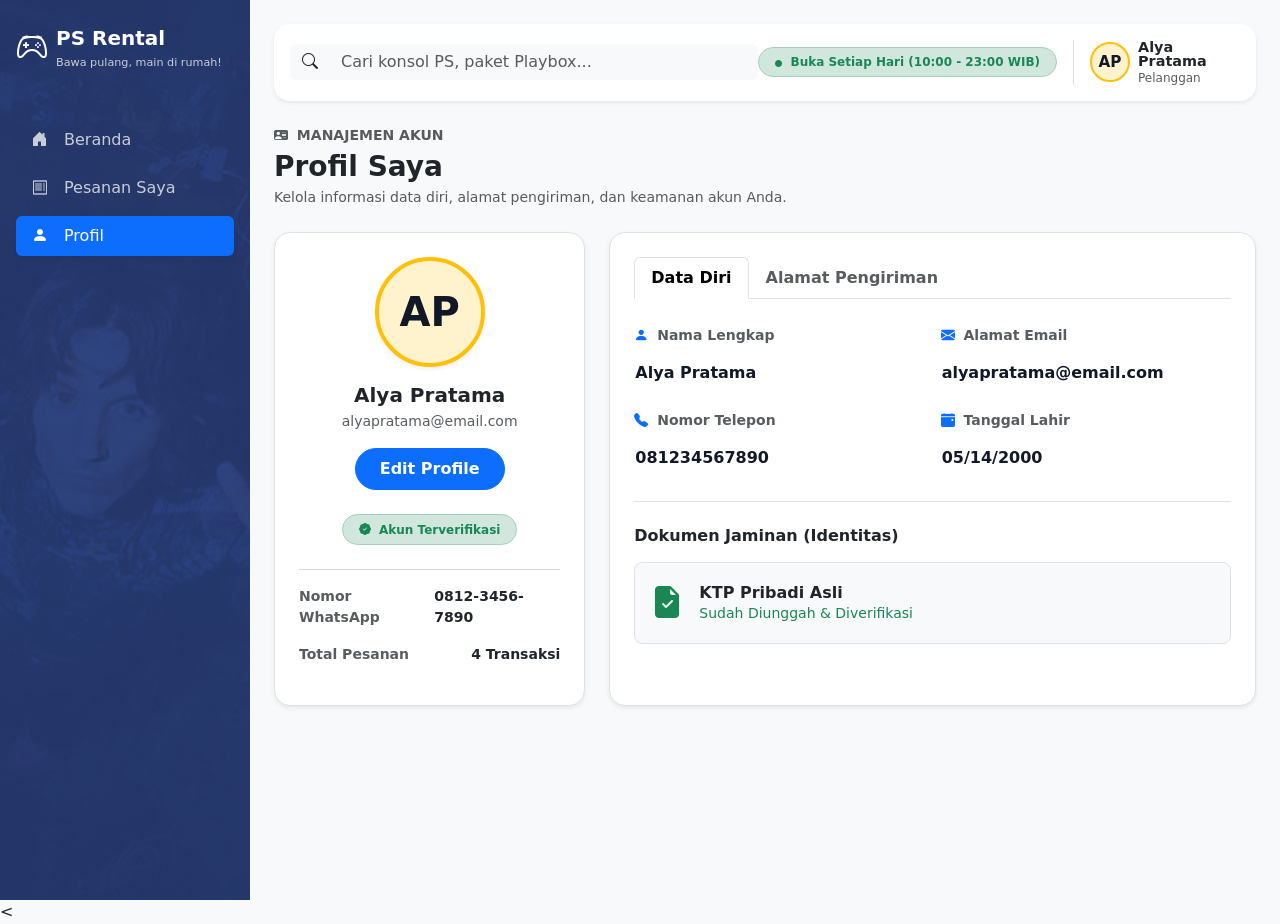
==== profil.html @ f101e3c2 "feat(profil): tambah halaman profil dengan fitur toggle edit read-only - membuat layout profil 2 kol" ====
<!doctype html>
<html lang="id">
  <head>
    <meta charset="UTF-8" />
    <meta name="viewport" content="width=device-width, initial-scale=1.0" />
    <title>PS Rental - Profil Saya</title>
    <link href="https://cdn.jsdelivr.net/npm/bootstrap@5.3.0/dist/css/bootstrap.min.css" rel="stylesheet" />
    <link rel="stylesheet" href="https://cdn.jsdelivr.net/npm/bootstrap-icons@1.11.1/font/bootstrap-icons.css" />
    <link rel="stylesheet" href="assets/css/style.css" />

    <style>
      .form-readonly {
        background-color: transparent !important;
        border: 1px solid transparent !important;
        padding-left: 0 !important;
        font-weight: 600;
        color: #111827 !important;
        cursor: default;
      }
      .form-readonly:focus {
        box-shadow: none;
        outline: none;
      }


      .form-editing {
        background-color: #f8f9fa !important;
        border: 1px solid #ced4da !important;
        padding-left: 0.75rem !important;
        font-weight: 400;
        color: #212529 !important;
      }
    </style>
  </head>
  <body class="bg-light">
    <div class="d-flex w-100" style="min-height: 100vh; overflow-x: hidden;">
      
      <!-- Menu Kiri -->
      <aside class="sidebar-bg d-flex flex-column p-3 text-white flex-shrink-0 sticky-top" style="width: 250px; height: 100vh;">
        <a href="index.html" class="d-flex align-items-center mb-5 mt-2 text-white text-decoration-none">
          <i class="bi bi-controller fs-2 me-2"></i>
          <div class="lh-sm">
            <span class="fs-5 fw-bold d-block">PS Rental</span>
            <small class="opacity-75" style="font-size: 0.7rem">Bawa pulang, main di rumah!</small>
          </div>
        </a>
        <ul class="nav nav-pills flex-column mb-auto gap-2">
          <li class="nav-item">
            <a href="index.html" class="nav-link text-white opacity-75 d-flex align-items-center">
              <i class="bi bi-house-door-fill me-3"></i> Beranda
            </a>
          </li>
          <li>
            <a href="pelanggan/Pesanan.html" class="nav-link text-white opacity-75 d-flex align-items-center">
              <i class="bi bi-receipt me-3"></i> Pesanan Saya
            </a>
          </li>
          <li>
            <a href="profil.html" class="nav-link active text-white d-flex align-items-center shadow-sm">
              <i class="bi bi-person-fill me-3"></i> Profil
            </a>
          </li>
        </ul>
      </aside>

      <!-- Konten Kanan -->
      <main class="flex-grow-1 p-4 ms-0" style="max-height: 100vh; overflow-y: auto; margin-left: 0 !important;">
        
        <!-- Topbar -->
        <header class="d-flex justify-content-between align-items-center mb-4 bg-white p-3 rounded-4 shadow-sm border-0">
          <div class="input-group w-50">
            <span class="input-group-text bg-light border-0"><i class="bi bi-search"></i></span>
            <input type="text" class="form-control bg-light border-0" placeholder="Cari konsol PS, paket Playbox..." />
          </div>
          <div class="d-flex align-items-center gap-3">
            <span class="badge bg-success-subtle text-success border border-success-subtle rounded-pill px-3 py-2 font-medium" style="font-size: 0.75rem">
              <i class="bi bi-circle-fill text-success me-1" style="font-size: 7px"></i> Buka Setiap Hari (10:00 - 23:00 WIB)
            </span>
            <div class="d-flex align-items-center gap-2 border-start ps-3">
              <div class="rounded-circle fw-bold d-flex align-items-center justify-content-center"
                   style="width: 40px; height: 40px; flex-shrink: 0; background-color: #fff3cd; border: 2px solid #ffc107; color: #111827; font-size: 0.95rem;">
                AP
              </div>
              <div class="lh-1">
                <span class="d-block fw-bold" style="font-size: 0.9rem">Alya Pratama</span>
                <small class="text-muted" style="font-size: 0.75rem">Pelanggan</small>
              </div>
            </div>
          </div>
        </header>

        <!-- Judul Halaman -->
        <div class="mb-4">
          <small class="text-muted fw-bold d-block mb-1"><i class="bi bi-person-vcard-fill me-1"></i> MANAJEMEN AKUN</small>
          <h3 class="fw-bold text-dark mb-1">Profil Saya</h3>
          <p class="text-muted small mb-0">Kelola informasi data diri, alamat pengiriman, dan keamanan akun Anda.</p>
        </div>
        <div class="row g-4">
          
          <!-- Kartu Ringkasan & Tombol Edit -->
          <div class="col-12 col-lg-4">
            <div class="card border shadow-sm rounded-4 h-100">
              <div class="card-body p-4 text-center">
                <!-- Avatar Besar -->
                <div class="rounded-circle fw-bold d-flex align-items-center justify-content-center mx-auto mb-3 shadow-sm"
                     style="width: 110px; height: 110px; flex-shrink: 0; background-color: #fff3cd; border: 4px solid #ffc107; color: #111827; font-size: 2.5rem;">
                  AP
                </div>
                <h5 class="fw-bold text-dark mb-1">Alya Pratama</h5>
                <p class="text-muted small mb-3">alyapratama@email.com</p>
                

                <button id="btnEditProfile" class="btn btn-primary px-4 py-2 rounded-pill fw-semibold mb-4" onclick="mulaiEdit()">
                  Edit Profile
                </button>

                <div class="mb-4">
                  <span class="badge bg-success-subtle text-success border border-success-subtle rounded-pill px-3 py-2">
                    <i class="bi bi-patch-check-fill me-1"></i> Akun Terverifikasi
                  </span>
                </div>

                <hr class="text-muted opacity-25">

                <div class="d-flex justify-content-between align-items-center text-start small mb-3">
                  <span class="text-muted fw-semibold">Nomor WhatsApp</span>
                  <span class="fw-bold text-dark">0812-3456-7890</span>
                </div>
                <div class="d-flex justify-content-between align-items-center text-start small mb-3">
                  <span class="text-muted fw-semibold">Total Pesanan</span>
                  <span class="fw-bold text-dark">4 Transaksi</span>
                </div>
              </div>
            </div>
          </div>

          <!-- Form (Kunci & Buka) -->
          <div class="col-12 col-lg-8">
            <div class="card border shadow-sm rounded-4 h-100">
              <div class="card-body p-4">
                
                <ul class="nav nav-tabs mb-4" id="profilTabs" role="tablist">
                  <li class="nav-item" role="presentation">
                    <button class="nav-link active fw-semibold" id="data-diri-tab" data-bs-toggle="tab" data-bs-target="#data-diri" type="button" role="tab">Data Diri</button>
                  </li>
                  <li class="nav-item" role="presentation">
                    <button class="nav-link fw-semibold text-muted" id="alamat-tab" data-bs-toggle="tab" data-bs-target="#alamat" type="button" role="tab">Alamat Pengiriman</button>
                  </li>
                </ul>

                <div class="tab-content" id="profilTabsContent">
                  
                  <!-- Tab: Data Diri -->
                  <div class="tab-pane fade show active" id="data-diri" role="tabpanel">
                    <form>
                      <div class="row g-3 mb-3">
                        <div class="col-md-6">
                          <label class="form-label small fw-bold text-muted"><i class="bi bi-person-fill text-primary me-1"></i> Nama Lengkap</label>
                          <input type="text" class="form-control form-readonly input-profil" value="Alya Pratama" readonly>
                        </div>
                        <div class="col-md-6">
                          <label class="form-label small fw-bold text-muted"><i class="bi bi-envelope-fill text-primary me-1"></i> Alamat Email</label>
                          <input type="email" class="form-control form-readonly input-profil" value="alyapratama@email.com" readonly>
                        </div>
                      </div>
                      <div class="row g-3 mb-4">
                        <div class="col-md-6">
                          <label class="form-label small fw-bold text-muted"><i class="bi bi-telephone-fill text-primary me-1"></i> Nomor Telepon</label>
                          <input type="text" class="form-control form-readonly input-profil" value="081234567890" readonly>
                        </div>
                        <div class="col-md-6">
                          <label class="form-label small fw-bold text-muted"><i class="bi bi-calendar-event-fill text-primary me-1"></i> Tanggal Lahir</label>
                          <input type="date" class="form-control form-readonly input-profil" value="2000-05-14" readonly>
                        </div>
                      </div>
                      
                      <h6 class="fw-bold text-dark mb-3 border-top pt-4">Dokumen Jaminan (Identitas)</h6>
                      <div class="d-flex align-items-center gap-3 bg-light p-3 rounded-3 border">
                        <div class="text-success fs-2"><i class="bi bi-file-earmark-check-fill"></i></div>
                        <div class="lh-sm">
                          <span class="d-block fw-bold text-dark">KTP Pribadi Asli</span>
                          <small class="text-success fw-medium">Sudah Diunggah & Diverifikasi</small>
                        </div>
                      </div>

                      <!-- Tombol Action Data Diri (Sembunyi by Default) -->
                      <div class="action-buttons d-none justify-content-end gap-2 mt-4">
                        <button type="button" class="btn btn-light border px-4 rounded-pill fw-semibold text-muted" onclick="batalEdit()">Batal</button>
                        <button type="button" class="btn btn-primary px-4 rounded-pill fw-semibold shadow-sm" onclick="simpanEdit()">Simpan Perubahan</button>
                      </div>
                    </form>
                  </div>

                  <!-- Tab: Alamat -->
                  <div class="tab-pane fade" id="alamat" role="tabpanel">
                    <form>
                      <div class="mb-3">
                        <label class="form-label small fw-bold text-muted"><i class="bi bi-geo-alt-fill text-primary me-1"></i> Alamat Lengkap (Sesuai Titik)</label>
                        <textarea class="form-control form-readonly input-profil" rows="3" readonly>Jl. Suwandak No. 45, RT 02 / RW 05, Kelurahan Rogotrunan</textarea>
                      </div>
                      <div class="row g-3 mb-4">
                        <div class="col-md-6">
                          <label class="form-label small fw-bold text-muted"><i class="bi bi-map-fill text-primary me-1"></i> Kecamatan / Kota</label>
                          <input type="text" class="form-control form-readonly input-profil" value="Lumajang" readonly>
                        </div>
                        <div class="col-md-6">
                          <label class="form-label small fw-bold text-muted"><i class="bi bi-signpost-2-fill text-primary me-1"></i> Detail Patokan</label>
                          <input type="text" class="form-control form-readonly input-profil" value="Pagar hitam depan warung soto" readonly>
                        </div>
                      </div>

                      <!-- Tombol Action Alamat (Sembunyi by Default) -->
                      <div class="action-buttons d-none justify-content-end gap-2 mt-4">
                        <button type="button" class="btn btn-light border px-4 rounded-pill fw-semibold text-muted" onclick="batalEdit()">Batal</button>
                        <button type="button" class="btn btn-primary px-4 rounded-pill fw-semibold shadow-sm" onclick="simpanEdit()">Simpan Alamat</button>
                      </div>
                    </form>
                  </div>

                </div>
              </div>
            </div>
          </div>

        </div>
      </main>
    </div>

    
    <script src="https://cdn.jsdelivr.net/npm/bootstrap@5.3.0/dist/js/bootstrap.bundle.min.js"></script>
    
    <
    <script>
      function mulaiEdit() {
        
        document.getElementById('btnEditProfile').classList.add('d-none');
        
       
        let inputs = document.querySelectorAll('.input-profil');
        inputs.forEach(input => {
          input.removeAttribute('readonly');
          input.classList.remove('form-readonly');
          input.classList.add('form-editing');
        });

        
        let actions = document.querySelectorAll('.action-buttons');
        actions.forEach(action => {
          action.classList.remove('d-none');
          action.classList.add('d-flex');
        });
      }

      function batalEdit() {
        document.getElementById('btnEditProfile').classList.remove('d-none');
        
        let inputs = document.querySelectorAll('.input-profil');
        inputs.forEach(input => {
          input.setAttribute('readonly', true);
          input.classList.remove('form-editing');
          input.classList.add('form-readonly');
        });

        
        let actions = document.querySelectorAll('.action-buttons');
        actions.forEach(action => {
          action.classList.remove('d-flex');
          action.classList.add('d-none');
        });
      }

      function simpanEdit() {
        alert('Data profil berhasil diperbarui!');
        batalEdit(); 
      }
    </script>
  </body>
</html>
---- assets/css/style.css ----
/* =====================================================================
   PS RENTAL - style.css
   Satu-satunya file CSS proyek (admin + pelanggan).

   DAFTAR ISI
   1. Layout dasar: sidebar, backdrop, main
   2. Utilitas kecil (ukuran font, kursor, dll)
   3. Komponen bersama halaman pelanggan (topbar, app-card, mobile-bar)
   4. Beranda pelanggan        (index.html)
   5. Form sewa & Pembayaran   (pelanggan/form_sewa.html, pembayaran.html)
   6. Pesanan Saya             (pelanggan/Pesanan.html)
   7. Admin: dashboard & penyewaan (kartu statistik, penyewaan.html)
   8. Admin: Unit PS           (admin/unit-ps.html, di-scope .page-unit-ps)
   9. Responsive (tablet & ponsel)
   ===================================================================== */


/* =====================================================================
   1. LAYOUT DASAR
   ===================================================================== */
.sidebar-bg {
    background-color: #293d75;
    background-image: url('../img/sidebar-bg.png');
    background-size: cover;
    background-position: center;
    background-blend-mode: overlay;
}

#sidebar {
    position: fixed;
    top: 0;
    bottom: 0;
    left: 0;
    width: 250px;
    max-width: 85vw;
    overflow-y: auto;
    z-index: 1040;
    transition: transform .25s;
}

#backdrop {
    position: fixed;
    inset: 0;
    background: rgba(0, 0, 0, .45);
    z-index: 1039;
    display: none;
}

#backdrop.show {
    display: block;
}

main {
    min-width: 0;
}

/* Layar kecil: sidebar jadi off-canvas (dibuka lewat tombol #menuBtn) */
@media (max-width: 991.98px) {
    #sidebar {
        transform: translateX(-100%);
    }

    #sidebar.show {
        transform: none;
    }

    body.sidebar-open {
        overflow: hidden;
    }
}

/* Layar lebar: sidebar tetap tampil, konten digeser */
@media (min-width: 992px) {
    main {
        margin-left: 250px;
    }

    #backdrop {
        display: none !important;
    }
}


/* =====================================================================
   2. UTILITAS KECIL
   ===================================================================== */
.fz-50 {
    font-size: .5rem;
}

.fz-65 {
    font-size: .65rem;
}

.fz-68 {
    font-size: .68rem;
}

.fz-70 {
    font-size: .7rem;
}

.fz-72 {
    font-size: .72rem;
}

.fz-73 {
    font-size: .73rem;
}

.fz-75 {
    font-size: .75rem;
}

.fz-78 {
    font-size: .78rem;
}

.fz-80 {
    font-size: .8rem;
}

.fz-82 {
    font-size: .82rem;
}

.fz-90 {
    font-size: .9rem;
}

.fz-95 {
    font-size: .95rem;
}

.fz-px-6 {
    font-size: 6px;
}

.fz-px-8 {
    font-size: 8px;
}

.fz-px-10 {
    font-size: 10px;
}

.ls-05 {
    letter-spacing: .5px;
}

.cursor-pointer {
    cursor: pointer;
}

.obj-cover {
    object-fit: cover;
}

/* Lebar tombol 40% / 60% (dipakai di kartu Pesanan) */
.w-40 {
    width: 40% !important;
}

.w-60 {
    width: 60% !important;
}


/* =====================================================================
   3. KOMPONEN BERSAMA HALAMAN PELANGGAN
   ===================================================================== */
.app-topbar {
    display: flex;
    justify-content: space-between;
    align-items: center;
    gap: .75rem;
    margin-bottom: 1.5rem;
    padding: 1rem;
    background-color: #fff;
    border-radius: 1rem;
    box-shadow: 0 0.125rem 0.25rem rgba(0, 0, 0, 0.075);
}

.app-topbar-search {
    flex: 1 1 auto;
    min-width: 0;
    max-width: 420px;
}

.app-topbar-status {
    font-size: 0.75rem;
}

.app-topbar-dot {
    font-size: 7px;
}

.app-topbar-avatar {
    width: 40px;
    height: 40px;
    flex-shrink: 0;
    display: flex;
    align-items: center;
    justify-content: center;
    border-radius: 50%;
    font-size: 0.95rem;
    font-weight: 700;
    color: #111827;
    background-color: #fff3cd;
    border: 2px solid #ffc107;
}

.app-topbar-name {
    font-size: 0.9rem;
}

.app-topbar-role {
    font-size: 0.75rem;
}

@media (min-width: 768px) {
    .app-topbar-user {
        border-left: 1px solid #dee2e6;
        padding-left: 1rem;
    }
}

.app-card {
    margin-bottom: 1.5rem;
    padding: 1.5rem;
    background-color: #fff;
    border-radius: 1rem;
    box-shadow: 0 0.125rem 0.25rem rgba(0, 0, 0, 0.075);
}

/* Bar kecil berisi tombol menu (halaman pelanggan tanpa topbar, hanya di layar kecil) */
.mobile-bar {
    display: flex;
    align-items: center;
    gap: .75rem;
    margin-bottom: 1rem;
    padding: .6rem .75rem;
    background-color: #fff;
    border-radius: 1rem;
    box-shadow: 0 0.125rem 0.25rem rgba(0, 0, 0, 0.075);
}

/* Kartu ringkasan: menempel di layar lebar saja */
.card-ringkasan {
    position: static;
}

@media (min-width: 992px) {
    .card-ringkasan {
        position: sticky;
        top: 20px;
    }
}


/* =====================================================================
   4. BERANDA PELANGGAN (index.html)
   ===================================================================== */
.card-hover:hover {
    transform: translateY(-5px);
    transition: 0.3s ease-in-out;
}

.kartu-gerak {
    transition:
        transform 0.2s ease,
        box-shadow 0.2s ease;
}

.kartu-gerak:hover {
    transform: translateY(-5px);
    box-shadow: 0 10px 20px rgba(0, 0, 0, 0.15) !important;
}

.wadah-toggle {
    background-color: #e2e8f0;
    position: relative;
    border-radius: 50px;
    padding: 4px;
    display: inline-flex;
    width: 380px;
    max-width: 100%;
}

.slider-biru {
    position: absolute;
    top: 4px;
    left: 4px;
    height: calc(100% - 8px);
    width: calc(50% - 4px);
    background-color: #0d6efd;
    border-radius: 50px;
    box-shadow: 0 2px 5px rgba(0, 0, 0, 0.2);
    transition: transform 0.3s cubic-bezier(0.4, 0, 0.2, 1);
    z-index: 1;
}

.tombol-toggle {
    position: relative;
    z-index: 2;
    width: 50%;
    background: transparent !important;
    border: none !important;
    font-size: 0.85rem;
    padding: 6px 0;
    transition: color 0.3s ease;
}

.item-produk {
    animation: fadeIn 0.4s ease-in-out;
}

@keyframes fadeIn {
    from {
        opacity: 0;
        transform: translateY(10px);
    }

    to {
        opacity: 1;
        transform: translateY(0);
    }
}

/* Judul katalog + kontrol tarif: menumpuk di layar kecil */
.katalog-header {
    display: flex;
    flex-direction: column;
    gap: 1rem;
}

.katalog-aksi {
    display: flex;
    flex-direction: column;
    align-items: stretch;
    gap: 1rem;
}

.produk-thumb {
    height: 160px;
}

.produk-img {
    max-height: 110px;
    max-width: 100%;
    object-fit: contain;
}

.produk-img-habis {
    opacity: 0.4;
}

@media (min-width: 1200px) {
    .katalog-header {
        flex-direction: row;
        justify-content: space-between;
        align-items: flex-start;
    }

    .katalog-aksi {
        align-items: flex-end;
        margin-top: .25rem;
    }
}


/* =====================================================================
   5. FORM SEWA & PEMBAYARAN (pelanggan)
   ===================================================================== */
.glass-card {
    background: linear-gradient(rgba(235, 240, 255, 0.5), rgba(235, 240, 255, 0.5)), url('../img/bg-ringkasan.png');
    background-size: cover;
    background-position: center;
    backdrop-filter: blur(4px);
    border: 1px solid rgba(255, 255, 255, 0.5);
}

.radio-card input[type="radio"] {
    display: none;
}

.radio-card input[type="radio"]:checked+.card {
    border-color: #0d6efd !important;
    background-color: #f8faff !important;
}

.radio-card .card {
    transition: all 0.2s ease-in-out;
}

.radio-card .card:hover {
    border-color: #0d6efd;
    cursor: pointer;
}

.upload-preview {
    max-height: 140px;
    max-width: 100%;
    object-fit: contain;
}

.upload-area {
    border: 2px dashed #cbd5e1;
    border-radius: 12px;
    transition: 0.3s;
    cursor: pointer;
}

.upload-area:hover {
    border-color: #2563eb;
    background-color: #f8fafc;
}

.timeline-line {
    border-left: 2px solid #e2e8f0;
    margin-left: 11px;
    padding-left: 25px;
    padding-bottom: 20px;
}

.timeline-line-akhir {
    border-color: transparent;
}

.timeline-dot {
    width: 12px;
    height: 12px;
    left: -7px;
    top: 5px;
}

.qris-img {
    max-width: 220px;
}

.ikon-sukses {
    font-size: 3.5rem;
}


/* =====================================================================
   6. PESANAN SAYA (pelanggan/Pesanan.html)
   ===================================================================== */
body.page-pesanan {
    margin: 0;
    padding: 0;
    width: 100%;
    background-color: #f8f9fa;
    font-family: system-ui, -apple-system, "Segoe UI", Roboto, "Helvetica Neue", Arial, sans-serif;
    overflow-x: hidden;
}

.card-custom {
    border: 0;
    border-radius: 1rem;
    background-color: #ffffff;
    box-shadow: 0 0.125rem 0.25rem rgba(0, 0, 0, 0.075);
    transition: transform 0.2s ease, box-shadow 0.2s ease;
}

.card-custom:hover {
    box-shadow: 0 8px 24px rgba(0, 0, 0, 0.08);
    transform: translateY(-2px);
}

.btn-circle-fixed {
    width: 38px !important;
    height: 38px !important;
    min-width: 38px !important;
    min-height: 38px !important;
    max-width: 38px !important;
    max-height: 38px !important;
    border-radius: 50% !important;
    display: inline-flex !important;
    align-items: center !important;
    justify-content: center !important;
    flex-shrink: 0 !important;
    padding: 0 !important;
    aspect-ratio: 1 / 1 !important;
}

.btn-outline-custom {
    background-color: #ffffff;
    border: 1px solid #cbd5e1;
    color: #475569;
    transition: all 0.2s ease;
}

.btn-outline-custom:hover {
    background-color: #f1f5f9;
    border-color: #94a3b8;
    color: #0f172a;
}

.stepper-box {
    position: relative;
    background-color: #f8f9fa;
    border-radius: 0.75rem;
    padding: 1rem;
    overflow: hidden;
}

.stepper-box-kurir {
    background-color: #fafaf9;
}

.stepper-line-bg {
    position: absolute;
    top: 22px;
    left: 18%;
    right: 18%;
    height: 4px;
    background-color: #e2e8f0;
    border-radius: 2px;
    z-index: 1;
}

.stepper-line-progress {
    position: absolute;
    top: 22px;
    left: 18%;
    height: 4px;
    background-color: #0d6efd;
    border-radius: 2px;
    z-index: 2;
    width: 32%;
    max-width: 64%;
    transition: width 0.8s ease, background-color 0.5s ease;
    box-shadow: 0 0 8px rgba(13, 110, 253, 0.4);
}

.stepper-dot {
    width: 32px;
    height: 32px;
    border-radius: 50%;
    display: flex;
    align-items: center;
    justify-content: center;
    font-size: 13px;
    z-index: 3;
    position: relative;
    transition: all 0.4s ease;
}

.dot-animating {
    animation: pulse-ring 2s infinite;
    box-shadow: 0 0 0 0 rgba(13, 110, 253, 0.5);
}

@keyframes pulse-ring {
    0% {
        transform: scale(0.95);
        box-shadow: 0 0 0 0 rgba(13, 110, 253, 0.7);
    }

    70% {
        transform: scale(1);
        box-shadow: 0 0 0 10px rgba(13, 110, 253, 0);
    }

    100% {
        transform: scale(0.95);
        box-shadow: 0 0 0 0 rgba(13, 110, 253, 0);
    }
}

.progress-bar-waktu {
    transition: width 1s linear, background-color 0.5s ease;
}

.progress-waktu {
    height: 10px;
    border-radius: 5rem;
}

.progress-animated-striped {
    background-image: linear-gradient(45deg, rgba(255, 255, 255, 0.15) 25%, transparent 25%, transparent 50%, rgba(255, 255, 255, 0.15) 50%, rgba(255, 255, 255, 0.15) 75%, transparent 75%, transparent);
    background-size: 1rem 1rem;
    animation: progress-stripes 1s linear infinite;
}

@keyframes progress-stripes {
    from {
        background-position: 1rem 0;
    }

    to {
        background-position: 0 0;
    }
}

.timeline-shopee {
    position: relative;
    padding-left: 28px;
}

.timeline-shopee::before {
    content: '';
    position: absolute;
    left: 8px;
    top: 8px;
    bottom: 8px;
    width: 2px;
    background-color: #e2e8f0;
}

.timeline-item {
    position: relative;
    margin-bottom: 20px;
}

.timeline-item::before {
    content: '';
    position: absolute;
    left: -24px;
    top: 4px;
    width: 10px;
    height: 10px;
    border-radius: 50%;
    background-color: #cbd5e1;
}

.timeline-item.active::before {
    background-color: #10b981;
    box-shadow: 0 0 0 4px #d1fae5;
}

.bg-modal-info {
    background-color: #f0f4ff;
    border-radius: 0.85rem;
}

.qr-dashed-box {
    border: 1.5px dashed #cbd5e1;
    border-radius: 1rem;
    background-color: #ffffff;
}

.barcode-line-container {
    display: flex;
    align-items: center;
    justify-content: center;
    gap: 2px;
    height: 48px;
}

.barcode-bar {
    background-color: #1e293b;
    height: 100%;
    border-radius: 1px;
}

.bar-1 {
    width: 1px;
}

.bar-2 {
    width: 2px;
}

.bar-3 {
    width: 3px;
}

.bar-4 {
    width: 4px;
}

.bar-5 {
    width: 5px;
}

.bar-6 {
    width: 6px;
}

.bar-7 {
    width: 7px;
}

.bar-8 {
    width: 8px;
}

.kode-sm {
    font-family: monospace;
    letter-spacing: 1px;
}

.kode-lg {
    font-family: monospace;
    font-size: 1.1rem;
}

.qr-scan-area {
    cursor: pointer;
    position: relative;
    transition: all 0.2s ease;
}

.qr-scan-area:hover {
    transform: scale(1.02);
    border-color: #10b981 !important;
}

.custom-success-box {
    border: 3px solid #10b981;
    border-radius: 1rem;
    padding: 2.5rem 1.5rem;
    background-color: #ffffff;
}

.custom-success-icon {
    width: 72px;
    height: 72px;
    background-color: #10b981;
    color: #ffffff;
    border-radius: 50%;
    display: inline-flex;
    align-items: center;
    justify-content: center;
    font-size: 2.5rem;
    margin-bottom: 1.25rem;
}

/* Tabel riwayat: lebar minimum supaya kolom tidak terjepit, digeser di layar kecil */
.table-riwayat {
    min-width: 680px;
}


/* =====================================================================
   7. ADMIN: DASHBOARD & PENYEWAAN
   ===================================================================== */
.card-blue {
    background-color: #e0e7ff;
}

.card-green {
    background-color: #dcfce7;
}

.card-yellow {
    background-color: #fef08a;
}

.card-pink {
    background-color: #fce7f3;
}

.stat {
    cursor: pointer;
}

/* Menu aktif sidebar admin */
.nav-pills .nav-link.nav-active-blue {
    background-color: #2563eb;
}

/* Bagian modal yang tersembunyi sampai dibuka lewat JS (penyewaan.html) */
#secDenda,
#secHabis,
#secBukti {
    display: none;
}

.scan-video {
    max-height: 240px;
    object-fit: cover;
}

.scan-preview {
    max-height: 140px;
}

.toast-container-app {
    z-index: 1100;
}


/* =====================================================================
   8. ADMIN: UNIT PS (admin/unit-ps.html)
   Semua aturan di-scope ke .page-unit-ps supaya nama umum seperti
   .stat, .chip, .avatar tidak bentrok dengan halaman lain.
   ===================================================================== */
.page-unit-ps .topbar {
    background: #fff;
    margin: -1rem -1rem 1.25rem;
    padding: .85rem 1rem;
    box-shadow: 0 1px 3px rgba(15, 23, 42, .08)
}

@media (min-width: 768px) {
    .page-unit-ps .topbar {
        margin: -1.5rem -1.5rem 1.5rem;
        padding: 1rem 1.5rem
    }
}

.page-unit-ps .avatar {
    width: 36px;
    height: 36px;
    border-radius: 50%;
    background: #0f3d7a;
    color: #fff;
    display: grid;
    place-items: center;
    font-weight: 700;
    font-size: .8rem
}

.page-unit-ps .cabang {
    background: #eff6ff;
    border-radius: 999px;
    padding: .25rem .5rem .25rem .8rem;
    gap: .35rem
}

.page-unit-ps .cabang select {
    border: 0;
    background: transparent;
    color: #1d4ed8;
    font-weight: 600;
    font-size: .85rem;
    outline: 0
}

.page-unit-ps .stat {
    border-radius: 1rem;
    padding: 1rem 1.1rem;
    display: flex;
    justify-content: space-between;
    align-items: center;
    border: 1px solid;
    height: 100%
}

.page-unit-ps .stat small {
    font-size: .68rem;
    font-weight: 700;
    letter-spacing: .04em;
    color: #64748b
}

.page-unit-ps .stat h3 {
    margin: .2rem 0 0;
    font-weight: 800
}

.page-unit-ps .stat .ico {
    width: 42px;
    height: 42px;
    border-radius: .8rem;
    display: grid;
    place-items: center;
    font-size: 1.2rem
}

.page-unit-ps .st-kuning {
    background: linear-gradient(135deg, #fff8e1, #fffdf5);
    border-color: #fde9a8
}

.page-unit-ps .st-kuning h3 {
    color: #d97706
}

.page-unit-ps .st-kuning .ico {
    background: #fde68a;
    color: #b45309
}

.page-unit-ps .st-hijau {
    background: linear-gradient(135deg, #ecfdf3, #f8fffb);
    border-color: #bbf7d0
}

.page-unit-ps .st-hijau h3 {
    color: #16a34a
}

.page-unit-ps .st-hijau .ico {
    background: #bbf7d0;
    color: #15803d
}

.page-unit-ps .st-biru {
    background: linear-gradient(135deg, #eff6ff, #f8fbff);
    border-color: #bfdbfe
}

.page-unit-ps .st-biru h3 {
    color: #2563eb
}

.page-unit-ps .st-biru .ico {
    background: #bfdbfe;
    color: #1d4ed8
}

.page-unit-ps .st-merah {
    background: linear-gradient(135deg, #fff1f2, #fff9f9);
    border-color: #fecdd3
}

.page-unit-ps .st-merah h3 {
    color: #e11d48
}

.page-unit-ps .st-merah .ico {
    background: #fecdd3;
    color: #be123c
}

.page-unit-ps .chip {
    border: 1px solid #dbe2ea;
    background: #fff;
    color: #334155;
    border-radius: 999px;
    padding: .35rem .9rem;
    font-size: .85rem;
    font-weight: 500
}

.page-unit-ps .chip.active {
    background: #2563eb;
    border-color: #2563eb;
    color: #fff
}

.page-unit-ps .stab {
    border: 1px solid #dbe2ea;
    background: #fff;
    color: #334155;
    border-radius: 999px;
    padding: .25rem .7rem;
    font-size: .8rem;
    font-weight: 600
}

.page-unit-ps .stab.active {
    background: #1e293b;
    border-color: #1e293b;
    color: #fff
}

.page-unit-ps .cnt {
    display: inline-block;
    min-width: 1.4rem;
    text-align: center;
    border-radius: 999px;
    padding: 0 .35rem;
    font-size: .7rem;
    background: #e2e8f0;
    color: #334155
}

.page-unit-ps .cnt-tersedia {
    background: #dcfce7;
    color: #15803d
}

.page-unit-ps .cnt-disewa {
    background: #dbeafe;
    color: #1d4ed8
}

.page-unit-ps .cnt-maintenance {
    background: #ffedd5;
    color: #c2410c
}

.page-unit-ps .cnt-rusak {
    background: #fee2e2;
    color: #b91c1c
}

.page-unit-ps #tabelUnit {
    min-width: 820px
}

.page-unit-ps #tabelUnit thead th {
    font-size: .68rem;
    letter-spacing: .06em;
    text-transform: uppercase;
    color: #94a3b8;
    font-weight: 700;
    border-bottom: 1px solid #e2e8f0;
    white-space: nowrap
}

.page-unit-ps #tabelUnit>tbody>tr>td {
    padding-top: .9rem;
    padding-bottom: .9rem
}

.page-unit-ps .kelengkapan {
    min-width: 190px;
    font-weight: 600;
    color: #1e293b;
    font-size: .9rem
}

.page-unit-ps .btn-ex {
    width: 28px;
    height: 28px;
    border-radius: 50%;
    border: 0;
    background: #f1f5f9;
    color: #475569;
    flex: none
}

.page-unit-ps .ikon {
    width: 40px;
    height: 40px;
    border-radius: .75rem;
    display: grid;
    place-items: center;
    font-size: 1.1rem;
    flex: none
}

.page-unit-ps .ik-blue {
    background: #e0ecff;
    color: #2563eb
}

.page-unit-ps .ik-violet {
    background: #ede9fe;
    color: #7c3aed
}

.page-unit-ps .ik-orange {
    background: #ffedd5;
    color: #ea580c
}

.page-unit-ps .ik-teal {
    background: #ccfbf1;
    color: #0f766e
}

.page-unit-ps .pill-stok {
    display: inline-flex;
    align-items: center;
    gap: .4rem;
    border-radius: 999px;
    padding: .2rem .75rem;
    font-weight: 700;
    font-size: .8rem
}

.page-unit-ps .pill-stok::before {
    content: "";
    width: 6px;
    height: 6px;
    border-radius: 50%;
    background: currentColor
}

.page-unit-ps .pill-stok.ok {
    background: #dcfce7;
    color: #15803d
}

.page-unit-ps .pill-stok.low {
    background: #fef3c7;
    color: #b45309
}

.page-unit-ps .pill-stok.zero {
    background: #fee2e2;
    color: #b91c1c
}

.page-unit-ps .pill-stok.off {
    background: #e2e8f0;
    color: #475569
}

.page-unit-ps .panel-unit {
    background: #fff;
    border: 1px solid #e2e8f0;
    border-radius: .9rem;
    padding: .9rem 1rem
}

.page-unit-ps .panel-unit thead th {
    font-size: .66rem;
    letter-spacing: .06em;
    text-transform: uppercase;
    color: #94a3b8;
    font-weight: 700
}

.page-unit-ps .sp {
    display: inline-flex;
    align-items: center;
    gap: .35rem;
    border-radius: 999px;
    padding: .2rem .7rem;
    font-size: .8rem;
    font-weight: 600;
    border: 1px solid transparent
}

.page-unit-ps button.sp {
    cursor: pointer
}

.page-unit-ps .sp-tersedia {
    background: #dcfce7;
    color: #15803d
}

.page-unit-ps .sp-disewa {
    background: #dbeafe;
    color: #1d4ed8
}

.page-unit-ps .sp-maintenance {
    background: #fff4e0;
    color: #b45309;
    border-color: #fcd9a0
}

.page-unit-ps .sp-rusak {
    background: #fee2e2;
    color: #b91c1c;
    border-color: #fecaca
}

.page-unit-ps .pagination .page-link {
    border: 0;
    border-radius: .5rem;
    margin: 0 2px;
    color: #475569
}

.page-unit-ps .pagination .active>.page-link {
    background: #2563eb;
    color: #fff
}

.page-unit-ps .cari-unit {
    max-width: 280px;
}


/* =====================================================================
   9. RESPONSIVE (tablet & ponsel)
   ===================================================================== */

/* < 768px : tablet portrait & ponsel */
@media (max-width: 767.98px) {
    .app-card {
        padding: 1.25rem;
    }
}

/* < 576px : ponsel */
@media (max-width: 575.98px) {

    /* Topbar & kartu pelanggan lebih rapat */
    .app-topbar {
        padding: .75rem;
        margin-bottom: 1rem;
    }

    .app-card {
        padding: 1rem;
        margin-bottom: 1rem;
    }

    /* Beranda: teks toggle tarif lebih kecil agar muat dua baris rapi */
    .tombol-toggle {
        font-size: 0.75rem;
    }

    /* Pembayaran: 3 metode bayar ditumpuk, daftar rekening boleh turun baris */
    #daftarMetode>.col-4 {
        width: 100%;
    }

    #listRekening>div {
        flex-wrap: wrap;
        gap: .5rem;
    }

    /* Penyewaan (admin): tombol aksi utama selebar layar, angka statistik lebih kecil */
    .btn-tambah-sewa {
        width: 100%;
    }

    .page-penyewaan .stat h3 {
        font-size: 1.35rem;
    }

    /* Unit PS (admin): kolom pencarian selebar layar */
    .page-unit-ps .cari-unit {
        max-width: none;
    }

    .page-unit-ps .stat {
        padding: .85rem;
    }

    .page-unit-ps .stat h3 {
        font-size: 1.5rem;
    }

    /* Modal: isi lebih rapat di ponsel */
    .custom-success-box {
        padding: 2rem 1rem;
    }
}
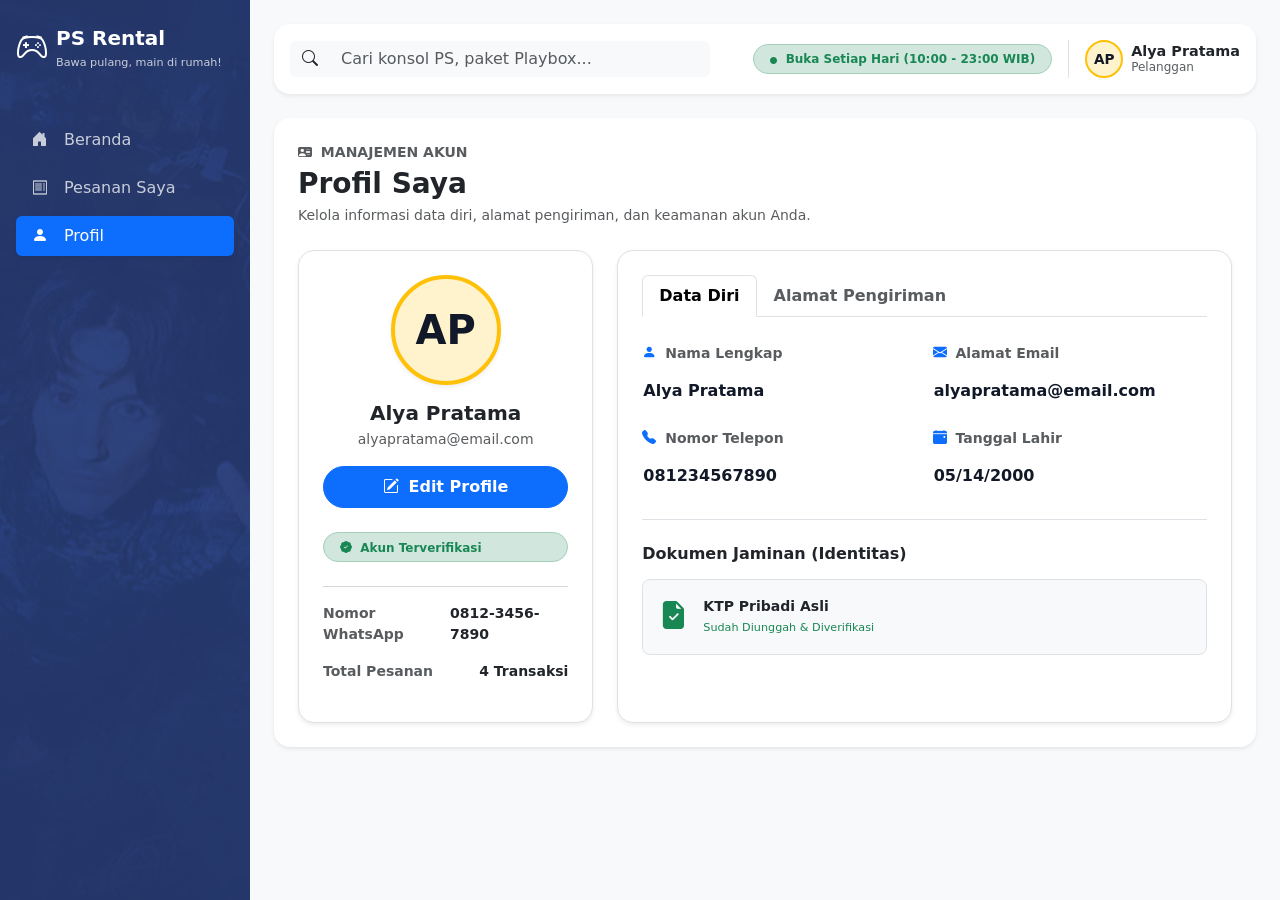
==== commit e4a8c2d9: "fix(profil): perbaiki layout mobile dan integrasi sidebar - mengembalikan struktur HTML sidebar asli" ====
--- a/profil.html
+++ b/profil.html
@@ -1,278 +1,264 @@
 <!doctype html>
 <html lang="id">
-  <head>
-    <meta charset="UTF-8" />
-    <meta name="viewport" content="width=device-width, initial-scale=1.0" />
-    <title>PS Rental - Profil Saya</title>
-    <link href="https://cdn.jsdelivr.net/npm/bootstrap@5.3.0/dist/css/bootstrap.min.css" rel="stylesheet" />
-    <link rel="stylesheet" href="https://cdn.jsdelivr.net/npm/bootstrap-icons@1.11.1/font/bootstrap-icons.css" />
-    <link rel="stylesheet" href="assets/css/style.css" />
-
-    <style>
-      .form-readonly {
-        background-color: transparent !important;
-        border: 1px solid transparent !important;
-        padding-left: 0 !important;
-        font-weight: 600;
-        color: #111827 !important;
-        cursor: default;
-      }
-      .form-readonly:focus {
-        box-shadow: none;
-        outline: none;
-      }
-
-
-      .form-editing {
-        background-color: #f8f9fa !important;
-        border: 1px solid #ced4da !important;
-        padding-left: 0.75rem !important;
-        font-weight: 400;
-        color: #212529 !important;
-      }
-    </style>
-  </head>
-  <body class="bg-light">
-    <div class="d-flex w-100" style="min-height: 100vh; overflow-x: hidden;">
+<head>
+  <meta charset="UTF-8" />
+  <meta name="viewport" content="width=device-width, initial-scale=1.0" />
+  <title>PS Rental - Profil Saya</title>
+  <link href="https://cdn.jsdelivr.net/npm/bootstrap@5.3.0/dist/css/bootstrap.min.css" rel="stylesheet" />
+  <link rel="stylesheet" href="https://cdn.jsdelivr.net/npm/bootstrap-icons@1.11.1/font/bootstrap-icons.css" />
+  <link rel="stylesheet" href="assets/css/style.css" />
+
+  <style>
+    .form-readonly {
+      background-color: transparent !important;
+      border: 1px solid transparent !important;
+      padding-left: 0 !important;
+      font-weight: 600;
+      color: #111827 !important;
+      cursor: default;
+    }
+    .form-readonly:focus {
+      box-shadow: none;
+      outline: none;
+    }
+
+    .form-editing {
+      background-color: #f8f9fa !important;
+      border: 1px solid #ced4da !important;
+      padding-left: 0.75rem !important;
+      font-weight: 400;
+      color: #212529 !important;
+    }
+  </style>
+</head>
+
+<body class="bg-light">
+  <div id="backdrop"></div>
+  
+  <aside id="sidebar" class="sidebar-bg d-flex flex-column p-3 text-white">
+    <a href="index.html" class="d-flex align-items-center mb-5 mt-2 text-white text-decoration-none">
+      <i class="bi bi-controller fs-2 me-2"></i>
+      <div class="lh-sm">
+        <span class="fs-5 fw-bold d-block">PS Rental</span>
+        <small class="opacity-75 fz-70">Bawa pulang, main di rumah!</small>
+      </div>
+    </a>
+    <ul class="nav nav-pills flex-column mb-auto gap-2">
+      <li class="nav-item">
+        <a href="index.html" class="nav-link text-white opacity-75 d-flex align-items-center">
+          <i class="bi bi-house-door-fill me-3"></i> Beranda
+        </a>
+      </li>
+      <li>
+        <a href="pelanggan/Pesanan.html" class="nav-link text-white opacity-75 d-flex align-items-center">
+          <i class="bi bi-receipt me-3"></i> Pesanan Saya
+        </a>
+      </li>
+      <li>
+        <!-- Profil Active -->
+        <a href="profil.html" class="nav-link active text-white d-flex align-items-center shadow-sm">
+          <i class="bi bi-person-fill me-3"></i> Profil
+        </a>
+      </li>
+    </ul>
+  </aside>
+
+  <!-- Menggunakan class asli p-3 p-md-4 -->
+  <main class="p-3 p-md-4">
+    
+    <!-- Topbar menggunakan class asli -->
+    <header class="app-topbar mb-4">
+      <!-- Tombol Hamburger dari kodingan asli -->
+      <button type="button" class="btn btn-light d-lg-none flex-shrink-0" id="menuBtn" aria-label="Buka menu">
+        <i class="bi bi-list fs-4"></i>
+      </button>
       
-      <!-- Menu Kiri -->
-      <aside class="sidebar-bg d-flex flex-column p-3 text-white flex-shrink-0 sticky-top" style="width: 250px; height: 100vh;">
-        <a href="index.html" class="d-flex align-items-center mb-5 mt-2 text-white text-decoration-none">
-          <i class="bi bi-controller fs-2 me-2"></i>
-          <div class="lh-sm">
-            <span class="fs-5 fw-bold d-block">PS Rental</span>
-            <small class="opacity-75" style="font-size: 0.7rem">Bawa pulang, main di rumah!</small>
+      <div class="input-group app-topbar-search">
+        <span class="input-group-text bg-light border-0"><i class="bi bi-search"></i></span>
+        <input type="text" class="form-control bg-light border-0" placeholder="Cari konsol PS, paket Playbox...">
+      </div>
+      
+      <div class="d-flex align-items-center gap-3">
+        <span class="badge bg-success-subtle text-success border border-success-subtle rounded-pill px-3 py-2 app-topbar-status d-none d-md-inline-block">
+          <i class="bi bi-circle-fill text-success me-1 app-topbar-dot"></i>
+          Buka Setiap Hari (10:00 - 23:00 WIB)
+        </span>
+        <div class="d-flex align-items-center gap-2 app-topbar-user">
+          <!-- Avatar Custom AP -->
+          <div class="app-topbar-avatar" style="background-color: #fff3cd; border: 2px solid #ffc107; color: #111827; display: flex; align-items: center; justify-content: center; width: 38px; height: 38px; border-radius: 50%; font-weight: bold; font-size: 0.85rem;">AP</div>
+          <div class="lh-1 d-none d-md-block">
+            <span class="d-block fw-bold app-topbar-name">Alya Pratama</span>
+            <small class="text-muted app-topbar-role">Pelanggan</small>
           </div>
-        </a>
-        <ul class="nav nav-pills flex-column mb-auto gap-2">
-          <li class="nav-item">
-            <a href="index.html" class="nav-link text-white opacity-75 d-flex align-items-center">
-              <i class="bi bi-house-door-fill me-3"></i> Beranda
-            </a>
-          </li>
-          <li>
-            <a href="pelanggan/Pesanan.html" class="nav-link text-white opacity-75 d-flex align-items-center">
-              <i class="bi bi-receipt me-3"></i> Pesanan Saya
-            </a>
-          </li>
-          <li>
-            <a href="profil.html" class="nav-link active text-white d-flex align-items-center shadow-sm">
-              <i class="bi bi-person-fill me-3"></i> Profil
-            </a>
-          </li>
-        </ul>
-      </aside>
-
-      <!-- Konten Kanan -->
-      <main class="flex-grow-1 p-4 ms-0" style="max-height: 100vh; overflow-y: auto; margin-left: 0 !important;">
-        
-        <!-- Topbar -->
-        <header class="d-flex justify-content-between align-items-center mb-4 bg-white p-3 rounded-4 shadow-sm border-0">
-          <div class="input-group w-50">
-            <span class="input-group-text bg-light border-0"><i class="bi bi-search"></i></span>
-            <input type="text" class="form-control bg-light border-0" placeholder="Cari konsol PS, paket Playbox..." />
-          </div>
-          <div class="d-flex align-items-center gap-3">
-            <span class="badge bg-success-subtle text-success border border-success-subtle rounded-pill px-3 py-2 font-medium" style="font-size: 0.75rem">
-              <i class="bi bi-circle-fill text-success me-1" style="font-size: 7px"></i> Buka Setiap Hari (10:00 - 23:00 WIB)
-            </span>
-            <div class="d-flex align-items-center gap-2 border-start ps-3">
-              <div class="rounded-circle fw-bold d-flex align-items-center justify-content-center"
-                   style="width: 40px; height: 40px; flex-shrink: 0; background-color: #fff3cd; border: 2px solid #ffc107; color: #111827; font-size: 0.95rem;">
+        </div>
+      </div>
+    </header>
+
+    <div class="app-card">
+      <div class="mb-4">
+        <small class="text-muted fw-bold d-block mb-1"><i class="bi bi-person-vcard-fill me-1"></i> MANAJEMEN AKUN</small>
+        <h3 class="fw-bold text-dark mb-1">Profil Saya</h3>
+        <p class="text-muted small mb-0">Kelola informasi data diri, alamat pengiriman, dan keamanan akun Anda.</p>
+      </div>
+
+      <div class="row g-4">
+        <div class="col-12 col-lg-4">
+          <div class="card border shadow-sm rounded-4 h-100">
+            <div class="card-body p-4 text-center">
+              <div class="rounded-circle fw-bold d-flex align-items-center justify-content-center mx-auto mb-3 shadow-sm"
+                   style="width: 110px; height: 110px; flex-shrink: 0; background-color: #fff3cd; border: 4px solid #ffc107; color: #111827; font-size: 2.5rem;">
                 AP
               </div>
-              <div class="lh-1">
-                <span class="d-block fw-bold" style="font-size: 0.9rem">Alya Pratama</span>
-                <small class="text-muted" style="font-size: 0.75rem">Pelanggan</small>
+              <h5 class="fw-bold text-dark mb-1">Alya Pratama</h5>
+              <p class="text-muted small mb-3">alyapratama@email.com</p>
+              
+              <button id="btnEditProfile" class="btn btn-primary px-4 py-2 rounded-pill fw-semibold mb-4 w-100" onclick="mulaiEdit()">
+                <i class="bi bi-pencil-square me-1"></i> Edit Profile
+              </button>
+
+              <div class="mb-4">
+                <span class="badge bg-success-subtle text-success border border-success-subtle rounded-pill px-3 py-2 w-100 text-start d-block">
+                  <i class="bi bi-patch-check-fill me-1"></i> Akun Terverifikasi
+                </span>
+              </div>
+
+              <hr class="text-muted opacity-25">
+
+              <div class="d-flex justify-content-between align-items-center text-start small mb-3">
+                <span class="text-muted fw-semibold">Nomor WhatsApp</span>
+                <span class="fw-bold text-dark">0812-3456-7890</span>
+              </div>
+              <div class="d-flex justify-content-between align-items-center text-start small mb-3">
+                <span class="text-muted fw-semibold">Total Pesanan</span>
+                <span class="fw-bold text-dark">4 Transaksi</span>
               </div>
             </div>
           </div>
-        </header>
-
-        <!-- Judul Halaman -->
-        <div class="mb-4">
-          <small class="text-muted fw-bold d-block mb-1"><i class="bi bi-person-vcard-fill me-1"></i> MANAJEMEN AKUN</small>
-          <h3 class="fw-bold text-dark mb-1">Profil Saya</h3>
-          <p class="text-muted small mb-0">Kelola informasi data diri, alamat pengiriman, dan keamanan akun Anda.</p>
         </div>
-        <div class="row g-4">
-          
-          <!-- Kartu Ringkasan & Tombol Edit -->
-          <div class="col-12 col-lg-4">
-            <div class="card border shadow-sm rounded-4 h-100">
-              <div class="card-body p-4 text-center">
-                <!-- Avatar Besar -->
-                <div class="rounded-circle fw-bold d-flex align-items-center justify-content-center mx-auto mb-3 shadow-sm"
-                     style="width: 110px; height: 110px; flex-shrink: 0; background-color: #fff3cd; border: 4px solid #ffc107; color: #111827; font-size: 2.5rem;">
-                  AP
+
+        <!-- KOLOM KANAN -->
+        <div class="col-12 col-lg-8">
+          <div class="card border shadow-sm rounded-4 h-100">
+            <div class="card-body p-3 p-md-4">
+              <ul class="nav nav-tabs mb-4" id="profilTabs" role="tablist">
+                <li class="nav-item" role="presentation">
+                  <button class="nav-link active fw-semibold" id="data-diri-tab" data-bs-toggle="tab" data-bs-target="#data-diri" type="button" role="tab">Data Diri</button>
+                </li>
+                <li class="nav-item" role="presentation">
+                  <button class="nav-link fw-semibold text-muted" id="alamat-tab" data-bs-toggle="tab" data-bs-target="#alamat" type="button" role="tab">Alamat Pengiriman</button>
+                </li>
+              </ul>
+
+              <div class="tab-content" id="profilTabsContent">
+                <div class="tab-pane fade show active" id="data-diri" role="tabpanel">
+                  <form>
+                    <div class="row g-3 mb-3">
+                      <div class="col-12 col-sm-6">
+                        <label class="form-label small fw-bold text-muted"><i class="bi bi-person-fill text-primary me-1"></i> Nama Lengkap</label>
+                        <input type="text" class="form-control form-readonly input-profil" value="Alya Pratama" readonly>
+                      </div>
+                      <div class="col-12 col-sm-6">
+                        <label class="form-label small fw-bold text-muted"><i class="bi bi-envelope-fill text-primary me-1"></i> Alamat Email</label>
+                        <input type="email" class="form-control form-readonly input-profil" value="alyapratama@email.com" readonly>
+                      </div>
+                    </div>
+                    <div class="row g-3 mb-4">
+                      <div class="col-12 col-sm-6">
+                        <label class="form-label small fw-bold text-muted"><i class="bi bi-telephone-fill text-primary me-1"></i> Nomor Telepon</label>
+                        <input type="text" class="form-control form-readonly input-profil" value="081234567890" readonly>
+                      </div>
+                      <div class="col-12 col-sm-6">
+                        <label class="form-label small fw-bold text-muted"><i class="bi bi-calendar-event-fill text-primary me-1"></i> Tanggal Lahir</label>
+                        <input type="date" class="form-control form-readonly input-profil" value="2000-05-14" readonly>
+                      </div>
+                    </div>
+                    
+                    <h6 class="fw-bold text-dark mb-3 border-top pt-4">Dokumen Jaminan (Identitas)</h6>
+                    <div class="d-flex align-items-center gap-3 bg-light p-3 rounded-3 border">
+                      <div class="text-success fs-3"><i class="bi bi-file-earmark-check-fill"></i></div>
+                      <div class="lh-sm">
+                        <span class="d-block fw-bold text-dark small">KTP Pribadi Asli</span>
+                        <small class="text-success fw-medium" style="font-size: 0.7rem;">Sudah Diunggah & Diverifikasi</small>
+                      </div>
+                    </div>
+
+                    <div class="action-buttons d-none justify-content-end gap-2 mt-4">
+                      <button type="button" class="btn btn-light border px-4 rounded-pill fw-semibold text-muted w-100 w-sm-auto" onclick="batalEdit()">Batal</button>
+                      <button type="button" class="btn btn-primary px-4 rounded-pill fw-semibold shadow-sm w-100 w-sm-auto" onclick="simpanEdit()">Simpan Perubahan</button>
+                    </div>
+                  </form>
                 </div>
-                <h5 class="fw-bold text-dark mb-1">Alya Pratama</h5>
-                <p class="text-muted small mb-3">alyapratama@email.com</p>
-                
-
-                <button id="btnEditProfile" class="btn btn-primary px-4 py-2 rounded-pill fw-semibold mb-4" onclick="mulaiEdit()">
-                  Edit Profile
-                </button>
-
-                <div class="mb-4">
-                  <span class="badge bg-success-subtle text-success border border-success-subtle rounded-pill px-3 py-2">
-                    <i class="bi bi-patch-check-fill me-1"></i> Akun Terverifikasi
-                  </span>
-                </div>
-
-                <hr class="text-muted opacity-25">
-
-                <div class="d-flex justify-content-between align-items-center text-start small mb-3">
-                  <span class="text-muted fw-semibold">Nomor WhatsApp</span>
-                  <span class="fw-bold text-dark">0812-3456-7890</span>
-                </div>
-                <div class="d-flex justify-content-between align-items-center text-start small mb-3">
-                  <span class="text-muted fw-semibold">Total Pesanan</span>
-                  <span class="fw-bold text-dark">4 Transaksi</span>
+
+                <div class="tab-pane fade" id="alamat" role="tabpanel">
+                  <form>
+                    <div class="mb-3">
+                      <label class="form-label small fw-bold text-muted"><i class="bi bi-geo-alt-fill text-primary me-1"></i> Alamat Lengkap</label>
+                      <textarea class="form-control form-readonly input-profil" rows="3" readonly>Jl. Suwandak No. 45, RT 02 / RW 05, Kelurahan Rogotrunan</textarea>
+                    </div>
+                    <div class="row g-3 mb-4">
+                      <div class="col-12 col-sm-6">
+                        <label class="form-label small fw-bold text-muted"><i class="bi bi-map-fill text-primary me-1"></i> Kecamatan / Kota</label>
+                        <input type="text" class="form-control form-readonly input-profil" value="Lumajang" readonly>
+                      </div>
+                      <div class="col-12 col-sm-6">
+                        <label class="form-label small fw-bold text-muted"><i class="bi bi-signpost-2-fill text-primary me-1"></i> Detail Patokan</label>
+                        <input type="text" class="form-control form-readonly input-profil" value="Pagar hitam depan warung soto" readonly>
+                      </div>
+                    </div>
+
+                    <div class="action-buttons d-none justify-content-end gap-2 mt-4">
+                      <button type="button" class="btn btn-light border px-4 rounded-pill fw-semibold text-muted w-100 w-sm-auto" onclick="batalEdit()">Batal</button>
+                      <button type="button" class="btn btn-primary px-4 rounded-pill fw-semibold shadow-sm w-100 w-sm-auto" onclick="simpanEdit()">Simpan Alamat</button>
+                    </div>
+                  </form>
                 </div>
               </div>
             </div>
           </div>
-
-          <!-- Form (Kunci & Buka) -->
-          <div class="col-12 col-lg-8">
-            <div class="card border shadow-sm rounded-4 h-100">
-              <div class="card-body p-4">
-                
-                <ul class="nav nav-tabs mb-4" id="profilTabs" role="tablist">
-                  <li class="nav-item" role="presentation">
-                    <button class="nav-link active fw-semibold" id="data-diri-tab" data-bs-toggle="tab" data-bs-target="#data-diri" type="button" role="tab">Data Diri</button>
-                  </li>
-                  <li class="nav-item" role="presentation">
-                    <button class="nav-link fw-semibold text-muted" id="alamat-tab" data-bs-toggle="tab" data-bs-target="#alamat" type="button" role="tab">Alamat Pengiriman</button>
-                  </li>
-                </ul>
-
-                <div class="tab-content" id="profilTabsContent">
-                  
-                  <!-- Tab: Data Diri -->
-                  <div class="tab-pane fade show active" id="data-diri" role="tabpanel">
-                    <form>
-                      <div class="row g-3 mb-3">
-                        <div class="col-md-6">
-                          <label class="form-label small fw-bold text-muted"><i class="bi bi-person-fill text-primary me-1"></i> Nama Lengkap</label>
-                          <input type="text" class="form-control form-readonly input-profil" value="Alya Pratama" readonly>
-                        </div>
-                        <div class="col-md-6">
-                          <label class="form-label small fw-bold text-muted"><i class="bi bi-envelope-fill text-primary me-1"></i> Alamat Email</label>
-                          <input type="email" class="form-control form-readonly input-profil" value="alyapratama@email.com" readonly>
-                        </div>
-                      </div>
-                      <div class="row g-3 mb-4">
-                        <div class="col-md-6">
-                          <label class="form-label small fw-bold text-muted"><i class="bi bi-telephone-fill text-primary me-1"></i> Nomor Telepon</label>
-                          <input type="text" class="form-control form-readonly input-profil" value="081234567890" readonly>
-                        </div>
-                        <div class="col-md-6">
-                          <label class="form-label small fw-bold text-muted"><i class="bi bi-calendar-event-fill text-primary me-1"></i> Tanggal Lahir</label>
-                          <input type="date" class="form-control form-readonly input-profil" value="2000-05-14" readonly>
-                        </div>
-                      </div>
-                      
-                      <h6 class="fw-bold text-dark mb-3 border-top pt-4">Dokumen Jaminan (Identitas)</h6>
-                      <div class="d-flex align-items-center gap-3 bg-light p-3 rounded-3 border">
-                        <div class="text-success fs-2"><i class="bi bi-file-earmark-check-fill"></i></div>
-                        <div class="lh-sm">
-                          <span class="d-block fw-bold text-dark">KTP Pribadi Asli</span>
-                          <small class="text-success fw-medium">Sudah Diunggah & Diverifikasi</small>
-                        </div>
-                      </div>
-
-                      <!-- Tombol Action Data Diri (Sembunyi by Default) -->
-                      <div class="action-buttons d-none justify-content-end gap-2 mt-4">
-                        <button type="button" class="btn btn-light border px-4 rounded-pill fw-semibold text-muted" onclick="batalEdit()">Batal</button>
-                        <button type="button" class="btn btn-primary px-4 rounded-pill fw-semibold shadow-sm" onclick="simpanEdit()">Simpan Perubahan</button>
-                      </div>
-                    </form>
-                  </div>
-
-                  <!-- Tab: Alamat -->
-                  <div class="tab-pane fade" id="alamat" role="tabpanel">
-                    <form>
-                      <div class="mb-3">
-                        <label class="form-label small fw-bold text-muted"><i class="bi bi-geo-alt-fill text-primary me-1"></i> Alamat Lengkap (Sesuai Titik)</label>
-                        <textarea class="form-control form-readonly input-profil" rows="3" readonly>Jl. Suwandak No. 45, RT 02 / RW 05, Kelurahan Rogotrunan</textarea>
-                      </div>
-                      <div class="row g-3 mb-4">
-                        <div class="col-md-6">
-                          <label class="form-label small fw-bold text-muted"><i class="bi bi-map-fill text-primary me-1"></i> Kecamatan / Kota</label>
-                          <input type="text" class="form-control form-readonly input-profil" value="Lumajang" readonly>
-                        </div>
-                        <div class="col-md-6">
-                          <label class="form-label small fw-bold text-muted"><i class="bi bi-signpost-2-fill text-primary me-1"></i> Detail Patokan</label>
-                          <input type="text" class="form-control form-readonly input-profil" value="Pagar hitam depan warung soto" readonly>
-                        </div>
-                      </div>
-
-                      <!-- Tombol Action Alamat (Sembunyi by Default) -->
-                      <div class="action-buttons d-none justify-content-end gap-2 mt-4">
-                        <button type="button" class="btn btn-light border px-4 rounded-pill fw-semibold text-muted" onclick="batalEdit()">Batal</button>
-                        <button type="button" class="btn btn-primary px-4 rounded-pill fw-semibold shadow-sm" onclick="simpanEdit()">Simpan Alamat</button>
-                      </div>
-                    </form>
-                  </div>
-
-                </div>
-              </div>
-            </div>
-          </div>
-
         </div>
-      </main>
+      </div>
     </div>
-
-    
-    <script src="https://cdn.jsdelivr.net/npm/bootstrap@5.3.0/dist/js/bootstrap.bundle.min.js"></script>
-    
-    <
-    <script>
-      function mulaiEdit() {
-        
-        document.getElementById('btnEditProfile').classList.add('d-none');
-        
-       
-        let inputs = document.querySelectorAll('.input-profil');
-        inputs.forEach(input => {
-          input.removeAttribute('readonly');
-          input.classList.remove('form-readonly');
-          input.classList.add('form-editing');
-        });
-
-        
-        let actions = document.querySelectorAll('.action-buttons');
-        actions.forEach(action => {
-          action.classList.remove('d-none');
-          action.classList.add('d-flex');
-        });
-      }
-
-      function batalEdit() {
-        document.getElementById('btnEditProfile').classList.remove('d-none');
-        
-        let inputs = document.querySelectorAll('.input-profil');
-        inputs.forEach(input => {
-          input.setAttribute('readonly', true);
-          input.classList.remove('form-editing');
-          input.classList.add('form-readonly');
-        });
-
-        
-        let actions = document.querySelectorAll('.action-buttons');
-        actions.forEach(action => {
-          action.classList.remove('d-flex');
-          action.classList.add('d-none');
-        });
-      }
-
-      function simpanEdit() {
-        alert('Data profil berhasil diperbarui!');
-        batalEdit(); 
-      }
-    </script>
-  </body>
+  </main>
+
+  <script src="https://cdn.jsdelivr.net/npm/bootstrap@5.3.0/dist/js/bootstrap.bundle.min.js"></script>
+  
+  <script src="assets/js/sidebar.js"></script>
+  
+  <script>
+    function mulaiEdit() {
+      document.getElementById('btnEditProfile').classList.add('d-none');
+      let inputs = document.querySelectorAll('.input-profil');
+      inputs.forEach(input => {
+        input.removeAttribute('readonly');
+        input.classList.remove('form-readonly');
+        input.classList.add('form-editing');
+      });
+      let actions = document.querySelectorAll('.action-buttons');
+      actions.forEach(action => {
+        action.classList.remove('d-none');
+        action.classList.add('d-flex', 'flex-column', 'flex-sm-row');
+      });
+    }
+
+    function batalEdit() {
+      document.getElementById('btnEditProfile').classList.remove('d-none');
+      let inputs = document.querySelectorAll('.input-profil');
+      inputs.forEach(input => {
+        input.setAttribute('readonly', true);
+        input.classList.remove('form-editing');
+        input.classList.add('form-readonly');
+      });
+      let actions = document.querySelectorAll('.action-buttons');
+      actions.forEach(action => {
+        action.classList.remove('d-flex', 'flex-column', 'flex-sm-row');
+        action.classList.add('d-none');
+      });
+    }
+
+    function simpanEdit() {
+      alert('Data profil berhasil diperbarui!');
+      batalEdit();
+    }
+  </script>
+</body>
 </html>
